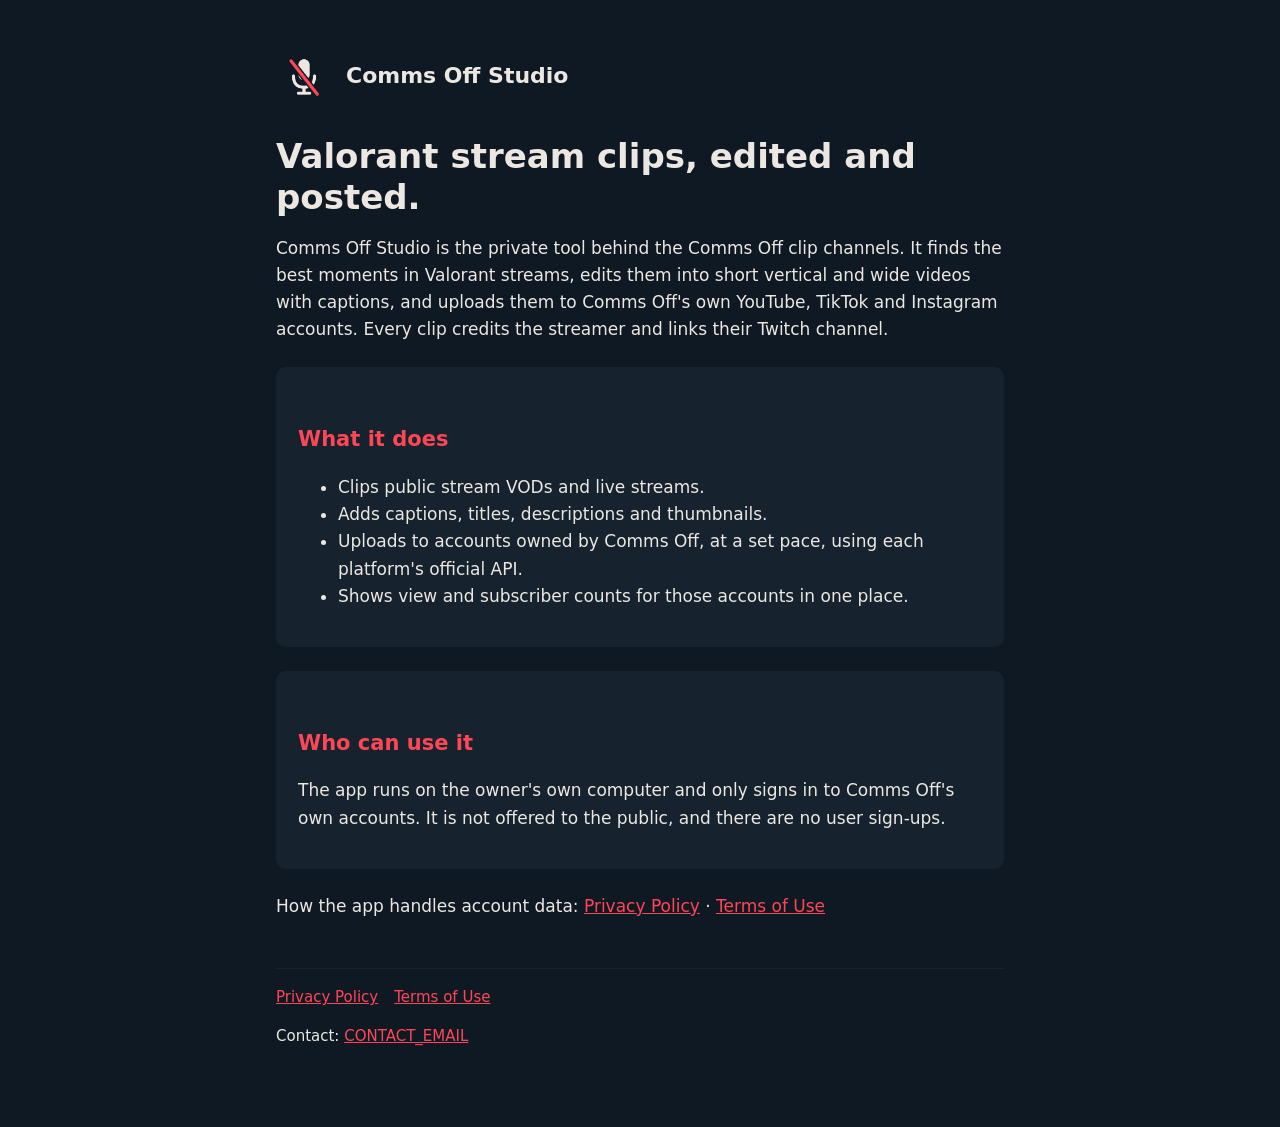
==== index.html @ fc54adf0 "Add files via upload" ====
<!doctype html>
<html lang="en">
<head>
<meta charset="utf-8">
<meta name="viewport" content="width=device-width, initial-scale=1">
<title>Comms Off Studio</title>
<meta name="description" content="Comms Off Studio is a personal tool that clips Valorant streams and publishes the clips to the Comms Off channels.">
<link rel="icon" href="logo.png">
<link rel="stylesheet" href="style.css">
</head>
<body>
<main>
  <header><img src="logo.png" alt="Comms Off logo"><a href="./">Comms Off Studio</a></header>

  <h1>Valorant stream clips, edited and posted.</h1>
  <p>Comms Off Studio is the private tool behind the Comms Off clip channels. It finds the best moments in Valorant streams, edits them into short vertical and wide videos with captions, and uploads them to Comms Off's own YouTube, TikTok and Instagram accounts. Every clip credits the streamer and links their Twitch channel.</p>

  <section class="card">
    <h2>What it does</h2>
    <ul>
      <li>Clips public stream VODs and live streams.</li>
      <li>Adds captions, titles, descriptions and thumbnails.</li>
      <li>Uploads to accounts owned by Comms Off, at a set pace, using each platform's official API.</li>
      <li>Shows view and subscriber counts for those accounts in one place.</li>
    </ul>
  </section>

  <section class="card">
    <h2>Who can use it</h2>
    <p>The app runs on the owner's own computer and only signs in to Comms Off's own accounts. It is not offered to the public, and there are no user sign-ups.</p>
  </section>

  <p>How the app handles account data: <a href="privacy.html">Privacy Policy</a> · <a href="terms.html">Terms of Use</a></p>

  <footer>
    <a href="privacy.html">Privacy Policy</a><a href="terms.html">Terms of Use</a>
    <p>Contact: <a href="mailto:CONTACT_EMAIL">CONTACT_EMAIL</a></p>
  </footer>
</main>
</body>
</html>
---- style.css ----
:root { --bg: #0F1923; --panel: #16232F; --text: #ECE8E1; --muted: #9AA5B1; --accent: #FF4655; }
* { box-sizing: border-box; }
body { margin: 0; background: var(--bg); color: var(--text); font: 17px/1.6 system-ui, -apple-system, "Segoe UI", sans-serif; }
main { max-width: 760px; margin: 0 auto; padding: 48px 16px 64px; }
header { display: flex; align-items: center; gap: 14px; margin-bottom: 32px; }
header img { width: 56px; height: 56px; border-radius: 50%; }
header a { color: var(--text); text-decoration: none; font-weight: 700; font-size: 22px; }
h1 { font-size: 34px; line-height: 1.2; margin: 0 0 12px; }
h2 { font-size: 21px; margin: 36px 0 8px; color: var(--accent); }
p, li { color: var(--text); }
.muted { color: var(--muted); }
a { color: var(--accent); }
section.card { background: var(--panel); border-radius: 10px; padding: 20px 22px; margin: 24px 0; }
footer { margin-top: 48px; padding-top: 16px; border-top: 1px solid var(--panel); color: var(--muted); font-size: 15px; }
footer a { margin-right: 16px; }
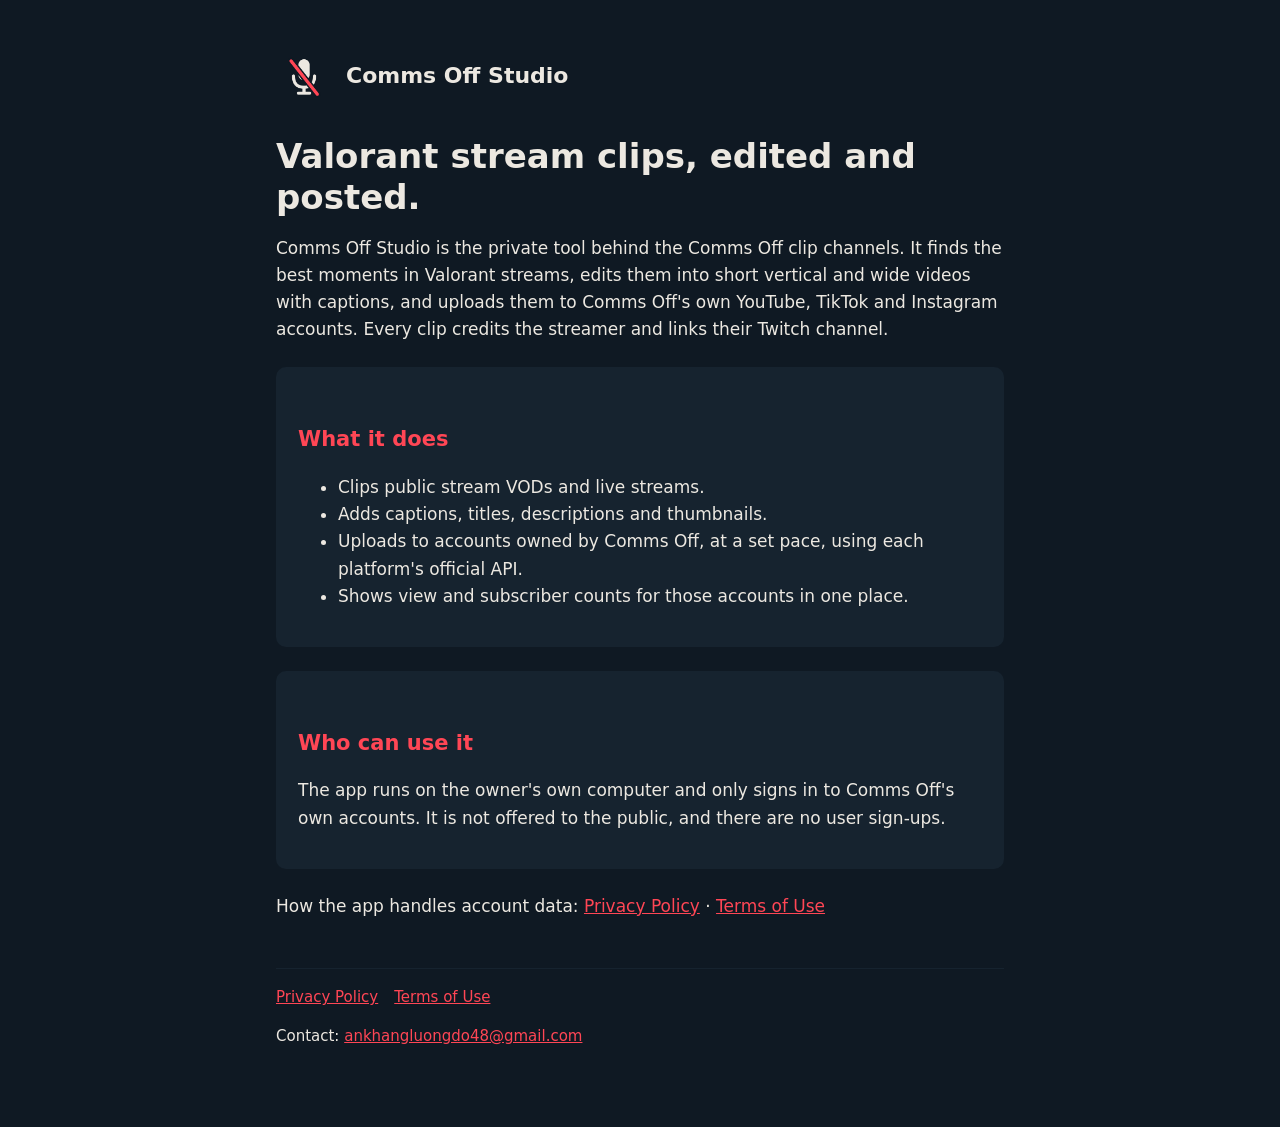
==== commit 67d302eb: "Update contact email in footer" ====
--- a/index.html
+++ b/index.html
@@ -34,7 +34,7 @@
 
   <footer>
     <a href="privacy.html">Privacy Policy</a><a href="terms.html">Terms of Use</a>
-    <p>Contact: <a href="mailto:CONTACT_EMAIL">CONTACT_EMAIL</a></p>
+    <p>Contact: <a href="mailto:CONTACT_EMAIL">ankhangluongdo48@gmail.com</a></p>
   </footer>
 </main>
 </body>
